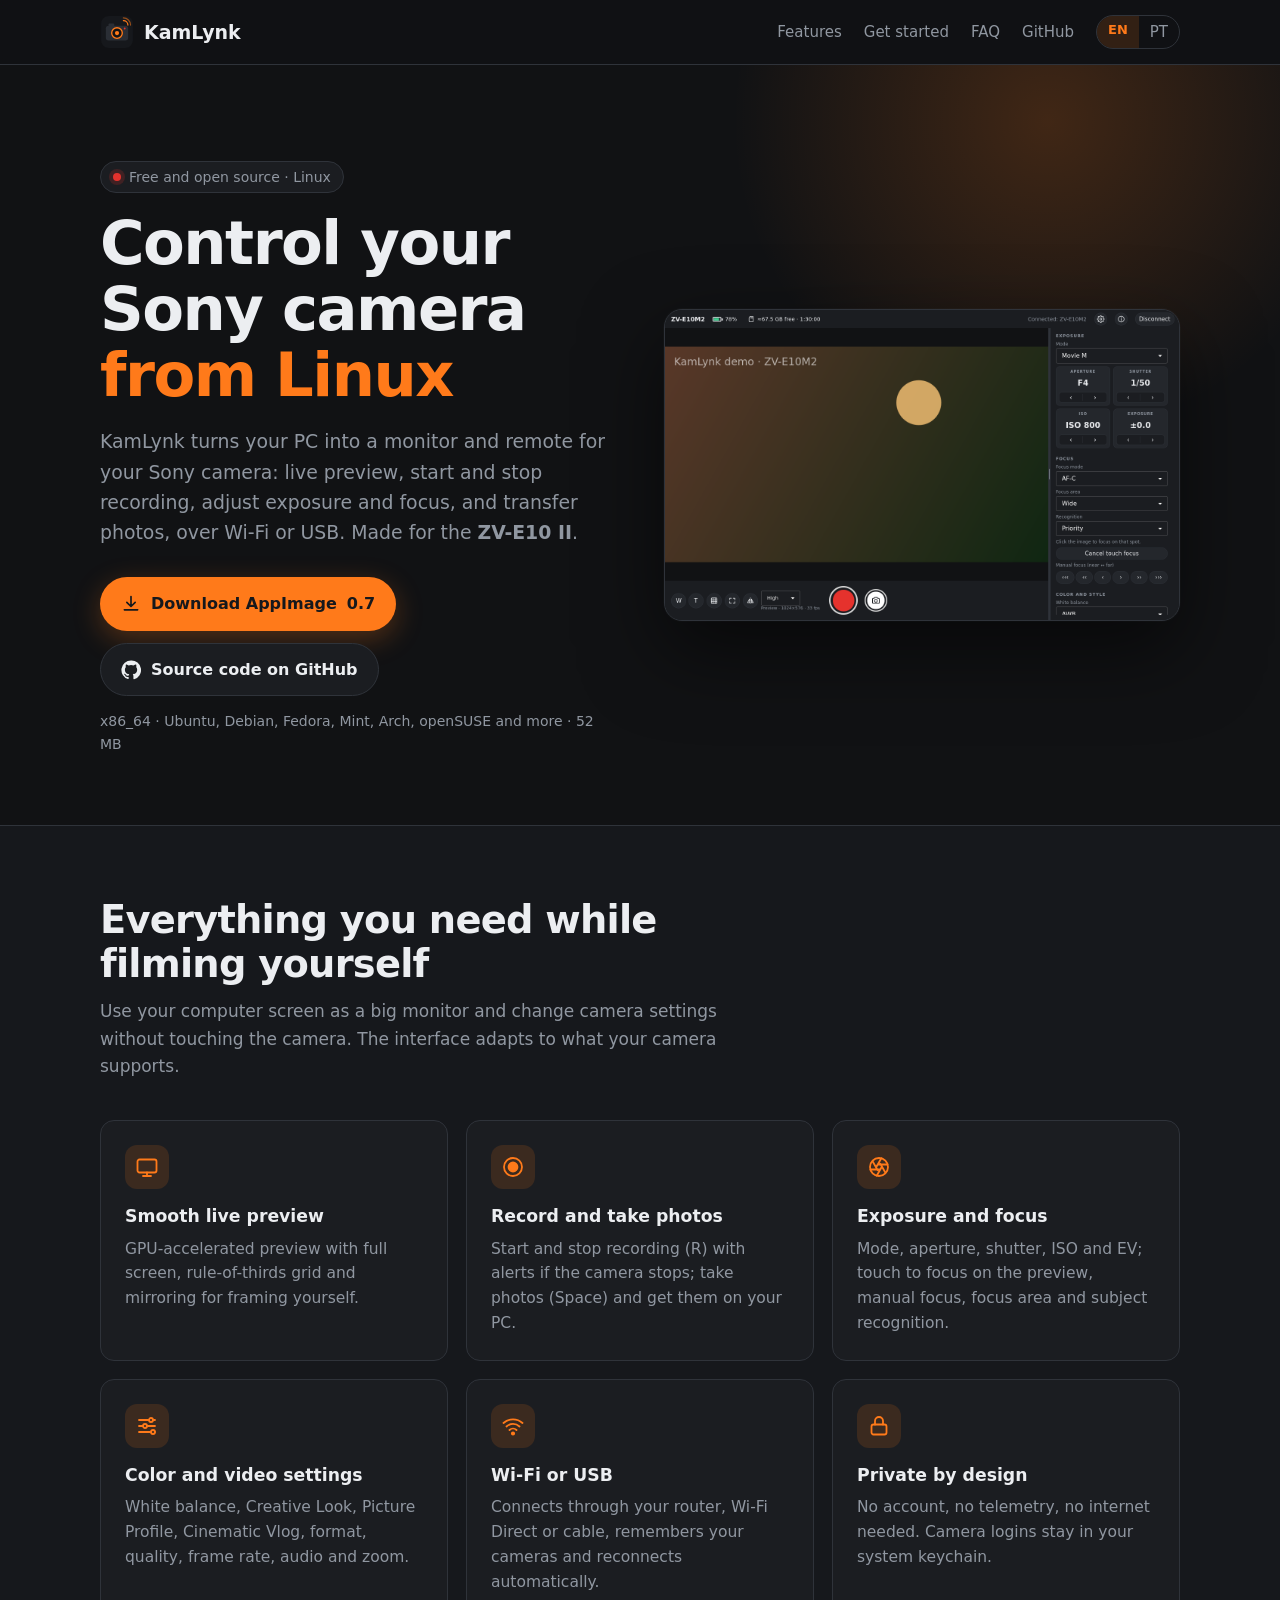
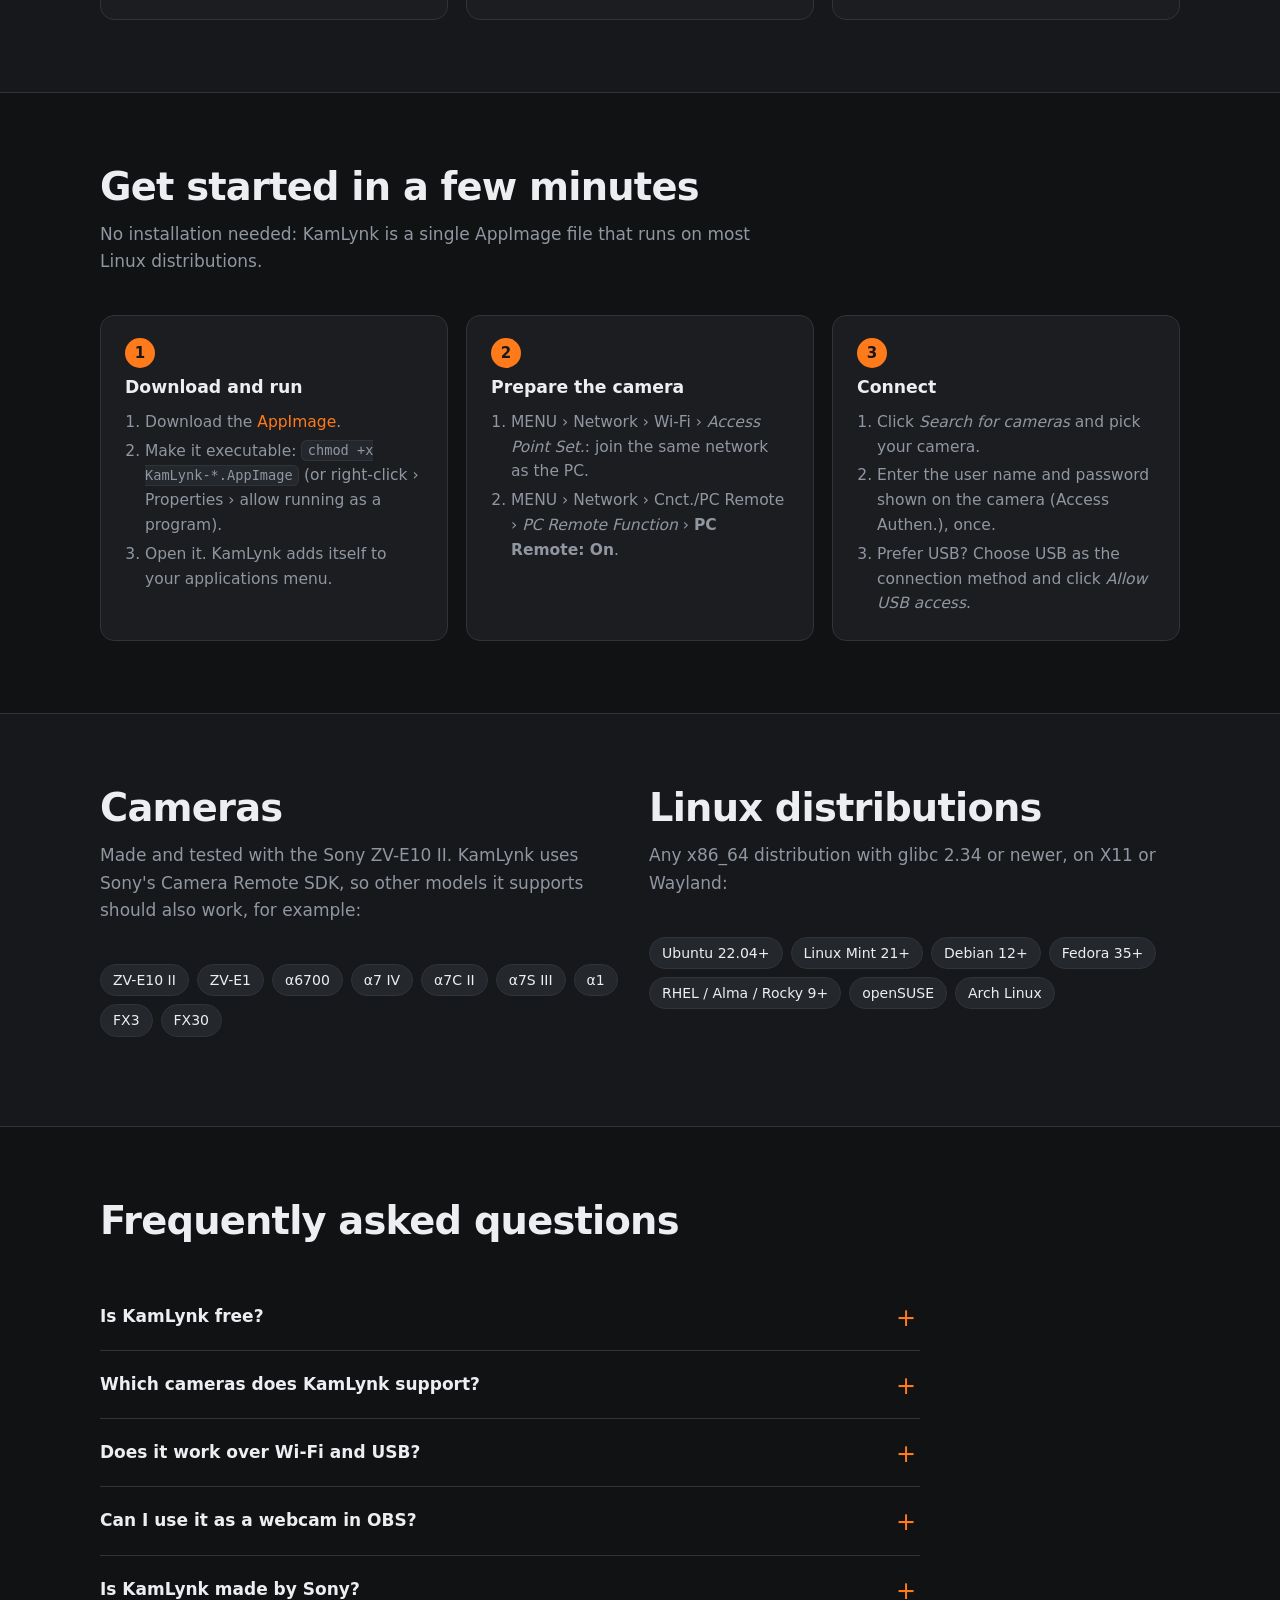
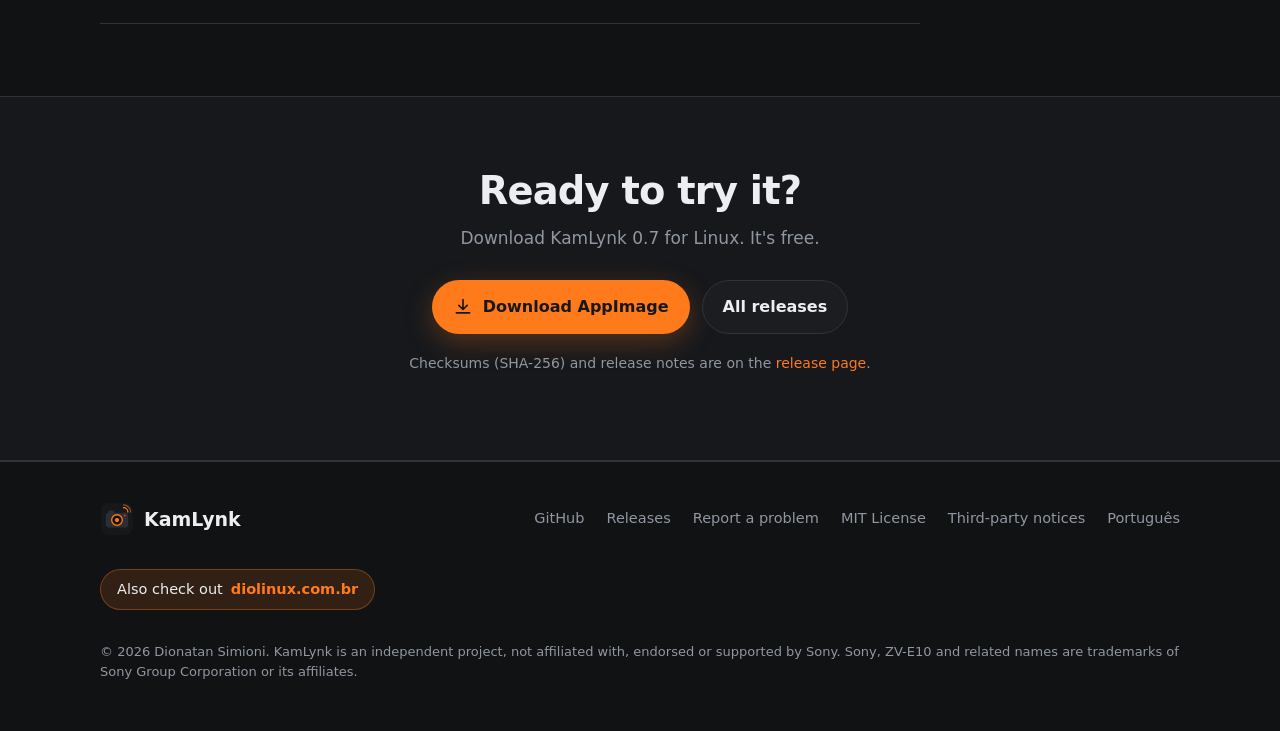
==== docs/index.html @ 88bdc5e8 "Add the KamLynk website (GitHub Pages, English and Portuguese) Static site in docs/: landing page in" ====
<!doctype html>
<html lang="en">
<head>
<meta charset="utf-8">
<meta name="viewport" content="width=device-width, initial-scale=1">
<title>KamLynk: Sony camera remote control for Linux (ZV-E10 II)</title>
<meta name="description" content="Free, open-source app to control Sony cameras from Linux: live preview, recording, exposure, focus and photo transfer over Wi-Fi or USB. Made for the ZV-E10 II.">
<meta name="keywords" content="Sony camera remote Linux, ZV-E10 II Linux, Sony Camera Remote SDK, tethering Linux, camera remote control, vlog, AppImage">
<meta name="author" content="Dionatan Simioni">
<meta name="robots" content="index, follow">
<meta name="theme-color" content="#111214">
<link rel="canonical" href="https://dionatansimioni.github.io/KamLynk/">
<link rel="alternate" hreflang="en" href="https://dionatansimioni.github.io/KamLynk/">
<link rel="alternate" hreflang="pt-BR" href="https://dionatansimioni.github.io/KamLynk/pt/">
<link rel="alternate" hreflang="x-default" href="https://dionatansimioni.github.io/KamLynk/">
<link rel="icon" href="assets/logo.svg" type="image/svg+xml">
<link rel="icon" href="assets/favicon-32.png" sizes="32x32" type="image/png">
<link rel="apple-touch-icon" href="assets/apple-touch-icon.png">
<link rel="stylesheet" href="assets/style.css">

<meta property="og:type" content="website">
<meta property="og:site_name" content="KamLynk">
<meta property="og:title" content="KamLynk: Sony camera remote control for Linux">
<meta property="og:description" content="Live preview, recording, exposure, focus and photo transfer for the Sony ZV-E10 II and other Sony cameras, on Linux. Free and open source.">
<meta property="og:url" content="https://dionatansimioni.github.io/KamLynk/">
<meta property="og:image" content="https://dionatansimioni.github.io/KamLynk/assets/og-image.png">
<meta property="og:image:width" content="1200">
<meta property="og:image:height" content="630">
<meta property="og:image:alt" content="KamLynk app window showing a live camera preview and exposure controls">
<meta property="og:locale" content="en_US">
<meta property="og:locale:alternate" content="pt_BR">
<meta name="twitter:card" content="summary_large_image">
<meta name="twitter:title" content="KamLynk: Sony camera remote control for Linux">
<meta name="twitter:description" content="Control your Sony camera from Linux: live preview, recording, exposure, focus and photo transfer.">
<meta name="twitter:image" content="https://dionatansimioni.github.io/KamLynk/assets/og-image.png">

<script type="application/ld+json">
{
  "@context": "https://schema.org",
  "@type": "SoftwareApplication",
  "name": "KamLynk",
  "description": "Remote control for Sony cameras on Linux: live preview, recording, exposure, focus, zoom and photo transfer over Wi-Fi or USB.",
  "applicationCategory": "MultimediaApplication",
  "operatingSystem": "Linux (x86_64, glibc 2.34+)",
  "softwareVersion": "0.7",
  "url": "https://dionatansimioni.github.io/KamLynk/",
  "downloadUrl": "https://github.com/dionatansimioni/KamLynk/releases/latest",
  "screenshot": "https://dionatansimioni.github.io/KamLynk/screenshots/shoot.png",
  "image": "https://dionatansimioni.github.io/KamLynk/assets/og-image.png",
  "license": "https://opensource.org/licenses/MIT",
  "isAccessibleForFree": true,
  "inLanguage": ["en", "pt-BR"],
  "offers": { "@type": "Offer", "price": "0", "priceCurrency": "USD" },
  "author": { "@type": "Person", "name": "Dionatan Simioni", "url": "https://github.com/dionatansimioni" },
  "codeRepository": "https://github.com/dionatansimioni/KamLynk"
}
</script>
<script type="application/ld+json">
{
  "@context": "https://schema.org",
  "@type": "FAQPage",
  "mainEntity": [
    { "@type": "Question", "name": "Is KamLynk free?",
      "acceptedAnswer": { "@type": "Answer", "text": "Yes. KamLynk is free and open source under the MIT license." } },
    { "@type": "Question", "name": "Which cameras does KamLynk support?",
      "acceptedAnswer": { "@type": "Answer", "text": "It is made and tested with the Sony ZV-E10 II. It uses Sony's Camera Remote SDK, so other Sony cameras supported by the SDK should also work; the interface only shows the settings the connected camera reports." } },
    { "@type": "Question", "name": "Does KamLynk work over Wi-Fi and USB?",
      "acceptedAnswer": { "@type": "Answer", "text": "Yes. Wi-Fi through your router is recommended; Wi-Fi Direct and USB also work." } },
    { "@type": "Question", "name": "Is KamLynk made by Sony?",
      "acceptedAnswer": { "@type": "Answer", "text": "No. KamLynk is an independent project, not affiliated with, endorsed or supported by Sony." } }
  ]
}
</script>
</head>
<body>
<a class="skip-link" href="#main">Skip to content</a>

<header class="site-header">
  <div class="container">
    <a class="brand" href="./" aria-label="KamLynk home">
      <img src="assets/logo.svg" alt="" width="34" height="34">
      KamLynk
    </a>
    <nav class="nav" aria-label="Main">
      <a class="nav-link" href="#features">Features</a>
      <a class="nav-link" href="#get-started">Get started</a>
      <a class="nav-link" href="#faq">FAQ</a>
      <a class="nav-link" href="https://github.com/dionatansimioni/KamLynk">GitHub</a>
      <span class="lang-switch" aria-label="Language">
        <span aria-current="page">EN</span>
        <a href="pt/" hreflang="pt-BR" lang="pt-BR">PT</a>
      </span>
    </nav>
  </div>
</header>

<main id="main">
  <section class="hero">
    <div class="container">
      <div>
        <span class="eyebrow"><span class="dot" aria-hidden="true"></span> Free and open source · Linux</span>
        <h1>Control your Sony camera <span class="accent">from Linux</span></h1>
        <p class="lead">KamLynk turns your PC into a monitor and remote for your Sony camera: live preview, start and stop recording, adjust exposure and focus, and transfer photos, over Wi-Fi or USB. Made for the <strong>ZV-E10 II</strong>.</p>
        <div class="cta">
          <a class="btn btn-primary" data-download href="https://github.com/dionatansimioni/KamLynk/releases/download/v0.7/KamLynk-0.7-x86_64.AppImage">
            <svg viewBox="0 0 24 24" fill="none" stroke="currentColor" stroke-width="2" stroke-linecap="round" stroke-linejoin="round" aria-hidden="true"><path d="M12 3v12m0 0-5-5m5 5 5-5M4 19h16"/></svg>
            Download AppImage <span data-version>0.7</span>
          </a>
          <a class="btn btn-ghost" href="https://github.com/dionatansimioni/KamLynk">
            <svg viewBox="0 0 24 24" fill="currentColor" aria-hidden="true"><path d="M12 .5a11.5 11.5 0 0 0-3.64 22.41c.58.1.79-.25.79-.56v-2c-3.2.7-3.88-1.37-3.88-1.37-.53-1.33-1.29-1.69-1.29-1.69-1.05-.72.08-.7.08-.7 1.16.08 1.77 1.19 1.77 1.19 1.03 1.77 2.71 1.26 3.37.96.1-.75.4-1.26.73-1.55-2.56-.29-5.25-1.28-5.25-5.69 0-1.26.45-2.29 1.19-3.1-.12-.29-.52-1.46.11-3.05 0 0 .97-.31 3.17 1.18a11 11 0 0 1 5.77 0c2.2-1.49 3.17-1.18 3.17-1.18.63 1.59.23 2.76.11 3.05.74.81 1.19 1.84 1.19 3.1 0 4.42-2.7 5.4-5.27 5.68.41.36.78 1.06.78 2.14v3.17c0 .31.21.67.8.56A11.5 11.5 0 0 0 12 .5Z"/></svg>
            Source code on GitHub
          </a>
        </div>
        <p class="cta-note">x86_64 · Ubuntu, Debian, Fedora, Mint, Arch, openSUSE and more · <span data-size>52 MB</span></p>
      </div>
      <div class="shot">
        <img src="screenshots/shoot.png" width="1360" height="820" alt="KamLynk window: live preview from the camera, record and photo buttons, and exposure and focus settings on the side" fetchpriority="high">
      </div>
    </div>
  </section>

  <section id="features" class="alt">
    <div class="container">
      <div class="section-head">
        <h2>Everything you need while filming yourself</h2>
        <p>Use your computer screen as a big monitor and change camera settings without touching the camera. The interface adapts to what your camera supports.</p>
      </div>
      <div class="grid">
        <article class="card">
          <div class="icon"><svg viewBox="0 0 24 24" fill="none" stroke="currentColor" stroke-width="1.8" stroke-linecap="round" stroke-linejoin="round" aria-hidden="true"><rect x="2.5" y="4.5" width="19" height="13" rx="2"/><path d="M8 21h8M12 17.5V21"/></svg></div>
          <h3>Smooth live preview</h3>
          <p>GPU-accelerated preview with full screen, rule-of-thirds grid and mirroring for framing yourself.</p>
        </article>
        <article class="card">
          <div class="icon"><svg viewBox="0 0 24 24" fill="none" stroke="currentColor" stroke-width="1.8" aria-hidden="true"><circle cx="12" cy="12" r="9"/><circle cx="12" cy="12" r="4.5" fill="currentColor"/></svg></div>
          <h3>Record and take photos</h3>
          <p>Start and stop recording (R) with alerts if the camera stops; take photos (Space) and get them on your PC.</p>
        </article>
        <article class="card">
          <div class="icon"><svg viewBox="0 0 24 24" fill="none" stroke="currentColor" stroke-width="1.8" stroke-linecap="round" aria-hidden="true"><circle cx="12" cy="12" r="9"/><path d="m14.3 3.3-5 8.7M20.6 9.5h-10M18.3 17.5l-5-8.7M9.7 20.7l5-8.7M3.4 14.5h10M5.7 6.5l5 8.7"/></svg></div>
          <h3>Exposure and focus</h3>
          <p>Mode, aperture, shutter, ISO and EV; touch to focus on the preview, manual focus, focus area and subject recognition.</p>
        </article>
        <article class="card">
          <div class="icon"><svg viewBox="0 0 24 24" fill="none" stroke="currentColor" stroke-width="1.8" stroke-linecap="round" aria-hidden="true"><path d="M4 6h10M18 6h2M4 12h4M12 12h8M4 18h12M20 18h0"/><circle cx="16" cy="6" r="2"/><circle cx="10" cy="12" r="2"/><circle cx="18" cy="18" r="2"/></svg></div>
          <h3>Color and video settings</h3>
          <p>White balance, Creative Look, Picture Profile, Cinematic Vlog, format, quality, frame rate, audio and zoom.</p>
        </article>
        <article class="card">
          <div class="icon"><svg viewBox="0 0 24 24" fill="none" stroke="currentColor" stroke-width="1.8" stroke-linecap="round" aria-hidden="true"><path d="M2.5 9a14 14 0 0 1 19 0M5.5 12.5a9.5 9.5 0 0 1 13 0M8.5 16a5 5 0 0 1 7 0"/><circle cx="12" cy="19.5" r="1.2" fill="currentColor"/></svg></div>
          <h3>Wi-Fi or USB</h3>
          <p>Connects through your router, Wi-Fi Direct or cable, remembers your cameras and reconnects automatically.</p>
        </article>
        <article class="card">
          <div class="icon"><svg viewBox="0 0 24 24" fill="none" stroke="currentColor" stroke-width="1.8" stroke-linecap="round" aria-hidden="true"><rect x="4.5" y="10.5" width="15" height="10" rx="2"/><path d="M8 10.5V7a4 4 0 0 1 8 0v3.5"/></svg></div>
          <h3>Private by design</h3>
          <p>No account, no telemetry, no internet needed. Camera logins stay in your system keychain.</p>
        </article>
      </div>
    </div>
  </section>

  <section id="get-started">
    <div class="container">
      <div class="section-head">
        <h2>Get started in a few minutes</h2>
        <p>No installation needed: KamLynk is a single AppImage file that runs on most Linux distributions.</p>
      </div>
      <div class="steps">
        <article class="card step">
          <h3>Download and run</h3>
          <ol>
            <li>Download the <a data-download href="https://github.com/dionatansimioni/KamLynk/releases/download/v0.7/KamLynk-0.7-x86_64.AppImage">AppImage</a>.</li>
            <li>Make it executable: <code>chmod +x KamLynk-*.AppImage</code> (or right-click › Properties › allow running as a program).</li>
            <li>Open it. KamLynk adds itself to your applications menu.</li>
          </ol>
        </article>
        <article class="card step">
          <h3>Prepare the camera</h3>
          <ol>
            <li>MENU › Network › Wi-Fi › <em>Access Point Set.</em>: join the same network as the PC.</li>
            <li>MENU › Network › Cnct./PC Remote › <em>PC Remote Function</em> › <strong>PC Remote: On</strong>.</li>
          </ol>
        </article>
        <article class="card step">
          <h3>Connect</h3>
          <ol>
            <li>Click <em>Search for cameras</em> and pick your camera.</li>
            <li>Enter the user name and password shown on the camera (Access Authen.), once.</li>
            <li>Prefer USB? Choose USB as the connection method and click <em>Allow USB access</em>.</li>
          </ol>
        </article>
      </div>
    </div>
  </section>

  <section class="alt">
    <div class="container compat">
      <div>
        <div class="section-head">
          <h2>Cameras</h2>
          <p>Made and tested with the Sony ZV-E10 II. KamLynk uses Sony's Camera Remote SDK, so other models it supports should also work, for example:</p>
        </div>
        <ul class="tags" aria-label="Cameras">
          <li>ZV-E10 II</li><li>ZV-E1</li><li>α6700</li><li>α7 IV</li><li>α7C II</li><li>α7S III</li><li>α1</li><li>FX3</li><li>FX30</li>
        </ul>
      </div>
      <div>
        <div class="section-head">
          <h2>Linux distributions</h2>
          <p>Any x86_64 distribution with glibc 2.34 or newer, on X11 or Wayland:</p>
        </div>
        <ul class="tags" aria-label="Linux distributions">
          <li>Ubuntu 22.04+</li><li>Linux Mint 21+</li><li>Debian 12+</li><li>Fedora 35+</li><li>RHEL / Alma / Rocky 9+</li><li>openSUSE</li><li>Arch Linux</li>
        </ul>
      </div>
    </div>
  </section>

  <section id="faq">
    <div class="container">
      <div class="section-head"><h2>Frequently asked questions</h2></div>
      <div class="faq">
        <details>
          <summary>Is KamLynk free?</summary>
          <p>Yes. KamLynk is free and open source under the MIT license. The code is on <a href="https://github.com/dionatansimioni/KamLynk">GitHub</a>.</p>
        </details>
        <details>
          <summary>Which cameras does KamLynk support?</summary>
          <p>It is made and tested with the Sony ZV-E10 II. It uses Sony's Camera Remote SDK, so other Sony cameras supported by the SDK should also work; the interface only shows the settings the connected camera reports.</p>
        </details>
        <details>
          <summary>Does it work over Wi-Fi and USB?</summary>
          <p>Yes. Wi-Fi through your router is recommended; Wi-Fi Direct and USB also work. For USB, KamLynk installs a device rule once, asking for the administrator password.</p>
        </details>
        <details>
          <summary>Can I use it as a webcam in OBS?</summary>
          <p>Not yet. KamLynk is a remote and monitor for the camera; for streaming, an HDMI capture device gives the best quality.</p>
        </details>
        <details>
          <summary>Is KamLynk made by Sony?</summary>
          <p>No. KamLynk is an independent project, not affiliated with, endorsed or supported by Sony. On first start it shows the terms required by Sony's SDK (camera warranty and prohibited uses).</p>
        </details>
      </div>
    </div>
  </section>

  <section class="alt download-band">
    <div class="container">
      <div class="section-head">
        <h2>Ready to try it?</h2>
        <p>Download KamLynk <span data-version>0.7</span> for Linux. It's free.</p>
      </div>
      <div class="cta">
        <a class="btn btn-primary" data-download href="https://github.com/dionatansimioni/KamLynk/releases/download/v0.7/KamLynk-0.7-x86_64.AppImage">
          <svg viewBox="0 0 24 24" fill="none" stroke="currentColor" stroke-width="2" stroke-linecap="round" stroke-linejoin="round" aria-hidden="true"><path d="M12 3v12m0 0-5-5m5 5 5-5M4 19h16"/></svg>
          Download AppImage
        </a>
        <a class="btn btn-ghost" href="https://github.com/dionatansimioni/KamLynk/releases">All releases</a>
      </div>
      <p class="checksum">Checksums (SHA-256) and release notes are on the <a href="https://github.com/dionatansimioni/KamLynk/releases/latest">release page</a>.</p>
    </div>
  </section>
</main>

<footer class="site-footer">
  <div class="container">
    <div class="footer-top">
      <a class="brand" href="./"><img src="assets/logo.svg" alt="" width="34" height="34"> KamLynk</a>
      <ul class="footer-links">
        <li><a href="https://github.com/dionatansimioni/KamLynk">GitHub</a></li>
        <li><a href="https://github.com/dionatansimioni/KamLynk/releases">Releases</a></li>
        <li><a href="https://github.com/dionatansimioni/KamLynk/issues">Report a problem</a></li>
        <li><a href="https://github.com/dionatansimioni/KamLynk/blob/main/LICENSE">MIT License</a></li>
        <li><a href="https://github.com/dionatansimioni/KamLynk/blob/main/THIRD_PARTY_NOTICES.md">Third-party notices</a></li>
        <li><a href="pt/" hreflang="pt-BR" lang="pt-BR">Português</a></li>
      </ul>
    </div>
    <p><span class="also">Also check out <a href="https://diolinux.com.br">diolinux.com.br</a></span></p>
    <p class="disclaimer">© 2026 Dionatan Simioni. KamLynk is an independent project, not affiliated with, endorsed or supported by Sony. Sony, ZV-E10 and related names are trademarks of Sony Group Corporation or its affiliates.</p>
  </div>
</footer>

<div id="lang-hint" class="lang-hint" role="status" lang="pt-BR">
  <span>Este site também está em <a href="pt/" hreflang="pt-BR">português</a>.</span>
  <button type="button" aria-label="Fechar">×</button>
</div>

<script src="assets/site.js" defer></script>
</body>
</html>
---- docs/assets/style.css ----
/* KamLynk website — colors from the app logo and theme (qml/Theme.qml). */
:root {
    --bg: #111214;
    --bg-alt: #16181c;
    --panel: #1b1d21;
    --panel-raised: #24272c;
    --border: #2f333a;
    --text: #eceef1;
    --text-dim: #9097a1;
    --accent: #ff7a1a;
    --accent-strong: #ff8c3a;
    --accent-soft: rgba(255, 122, 26, 0.14);
    --record: #e5322d;
    --radius: 14px;
    --max: 1120px;
    color-scheme: dark;
}

*, *::before, *::after { box-sizing: border-box; }

html { scroll-behavior: smooth; -webkit-text-size-adjust: 100%; }

body {
    margin: 0;
    background: var(--bg);
    color: var(--text);
    font-family: Inter, ui-sans-serif, system-ui, -apple-system, "Segoe UI", Roboto, "Noto Sans",
                 Ubuntu, Cantarell, "Helvetica Neue", Arial, sans-serif;
    font-size: 17px;
    line-height: 1.6;
}

img { max-width: 100%; height: auto; display: block; }

a { color: var(--accent); text-decoration: none; }
a:hover { color: var(--accent-strong); text-decoration: underline; }
a:focus-visible, button:focus-visible { outline: 2px solid var(--accent); outline-offset: 3px; border-radius: 6px; }

code {
    font-family: ui-monospace, "DejaVu Sans Mono", Menlo, Consolas, monospace;
    font-size: 0.88em;
    background: var(--panel-raised);
    border: 1px solid var(--border);
    border-radius: 6px;
    padding: 0.1em 0.4em;
}

.container { width: 100%; max-width: var(--max); margin: 0 auto; padding: 0 20px; }

.skip-link {
    position: absolute; left: -999px; top: 8px;
    background: var(--accent); color: #111; padding: 8px 14px; border-radius: 8px; z-index: 100;
}
.skip-link:focus { left: 8px; }

/* Header */
.site-header {
    position: sticky; top: 0; z-index: 50;
    background: rgba(17, 18, 20, 0.85);
    backdrop-filter: saturate(150%) blur(12px);
    -webkit-backdrop-filter: saturate(150%) blur(12px);
    border-bottom: 1px solid var(--border);
}
.site-header .container { display: flex; align-items: center; gap: 24px; height: 64px; }
.brand { display: flex; align-items: center; gap: 10px; color: var(--text); font-weight: 700; font-size: 19px; }
.brand:hover { color: var(--text); text-decoration: none; }
.brand img { width: 34px; height: 34px; }
.nav { display: flex; align-items: center; gap: 22px; margin-left: auto; }
.nav a { color: var(--text-dim); font-size: 15px; }
.nav a:hover { color: var(--text); text-decoration: none; }
.lang-switch {
    display: inline-flex; border: 1px solid var(--border); border-radius: 999px; overflow: hidden; font-size: 13px;
}
.lang-switch a, .lang-switch span { padding: 4px 11px; color: var(--text-dim); }
.lang-switch [aria-current] { background: var(--accent-soft); color: var(--accent); font-weight: 600; }
.lang-switch a:hover { color: var(--text); text-decoration: none; }

/* Buttons */
.btn {
    display: inline-flex; align-items: center; justify-content: center; gap: 10px;
    padding: 13px 20px; border-radius: 999px; font-weight: 600; font-size: 16px;
    border: 1px solid transparent; transition: transform 0.12s ease, background 0.12s ease, border-color 0.12s ease;
}
.btn:hover { text-decoration: none; transform: translateY(-1px); }
.btn svg { width: 20px; height: 20px; flex: none; }
.btn-primary { background: var(--accent); color: #16181c; box-shadow: 0 8px 28px rgba(255, 122, 26, 0.28); }
.btn-primary:hover { background: var(--accent-strong); color: #16181c; }
.btn-ghost { border-color: var(--border); color: var(--text); background: var(--panel); }
.btn-ghost:hover { border-color: #454a53; color: var(--text); }

/* Hero */
.hero { position: relative; overflow: hidden; padding: 72px 0 40px; }
.hero::before {
    content: ""; position: absolute; inset: -40% -10% auto auto; width: 720px; height: 720px;
    background: radial-gradient(circle, rgba(255, 122, 26, 0.20), transparent 62%);
    pointer-events: none;
}
.hero .container { position: relative; display: grid; grid-template-columns: 1fr; gap: 48px; }
.eyebrow {
    display: inline-flex; align-items: center; gap: 8px; font-size: 14px; color: var(--text-dim);
    border: 1px solid var(--border); border-radius: 999px; padding: 4px 12px; background: var(--panel);
}
.eyebrow .dot { width: 8px; height: 8px; border-radius: 50%; background: var(--record); box-shadow: 0 0 0 4px rgba(229, 50, 45, 0.18); }
.hero h1 {
    font-size: clamp(2.2rem, 5.4vw, 3.8rem); line-height: 1.08; letter-spacing: -0.025em;
    margin: 18px 0 18px; max-width: 16ch;
}
.hero h1 .accent { color: var(--accent); }
.hero .lead { font-size: 1.18rem; color: var(--text-dim); max-width: 58ch; margin: 0 0 30px; }
.cta { display: flex; flex-wrap: wrap; gap: 12px; align-items: center; }
.cta .btn { white-space: nowrap; }
.cta-note { margin-top: 14px; font-size: 14px; color: var(--text-dim); }
.shot {
    border-radius: 18px; overflow: hidden; border: 1px solid var(--border);
    box-shadow: 0 30px 80px rgba(0, 0, 0, 0.55), 0 0 0 1px rgba(255, 255, 255, 0.02);
    background: var(--panel);
}

/* Sections */
section { padding: 72px 0; }
section.alt { background: var(--bg-alt); border-top: 1px solid var(--border); border-bottom: 1px solid var(--border); }
.section-head { max-width: 680px; margin-bottom: 40px; }
.section-head h2 { font-size: clamp(1.7rem, 3.4vw, 2.4rem); line-height: 1.15; letter-spacing: -0.02em; margin: 0 0 12px; }
.section-head p { color: var(--text-dim); margin: 0; }

.grid { display: grid; gap: 18px; grid-template-columns: repeat(auto-fit, minmax(250px, 1fr)); }
.card {
    background: var(--panel); border: 1px solid var(--border); border-radius: var(--radius); padding: 24px;
}
.card h3 { margin: 14px 0 6px; font-size: 1.08rem; }
.card p { margin: 0; color: var(--text-dim); font-size: 15.5px; }
.icon {
    width: 44px; height: 44px; border-radius: 12px; display: grid; place-items: center;
    background: var(--accent-soft); color: var(--accent);
}
.icon svg { width: 24px; height: 24px; }

.steps { counter-reset: step; display: grid; gap: 18px; grid-template-columns: repeat(auto-fit, minmax(280px, 1fr)); }
.step { position: relative; padding-top: 58px; }
.step::before {
    counter-increment: step; content: counter(step);
    position: absolute; top: 22px; left: 24px; width: 30px; height: 30px; border-radius: 50%;
    display: grid; place-items: center; font-weight: 700; font-size: 15px; background: var(--accent); color: #16181c;
}
.step h3 { margin-top: 0; }
.step ol, .step ul { margin: 8px 0 0; padding-left: 20px; color: var(--text-dim); font-size: 15.5px; }
.step li + li { margin-top: 4px; }

.compat { display: grid; gap: 18px; grid-template-columns: repeat(auto-fit, minmax(300px, 1fr)); }
.tags { display: flex; flex-wrap: wrap; gap: 8px; margin-top: 14px; padding: 0; list-style: none; }
.tags li {
    font-size: 14px; padding: 4px 12px; border-radius: 999px; border: 1px solid var(--border);
    background: var(--panel-raised); color: var(--text);
}

/* FAQ */
.faq { max-width: 820px; }
.faq details { border-bottom: 1px solid var(--border); padding: 4px 0; }
.faq summary {
    cursor: pointer; list-style: none; font-weight: 600; padding: 16px 32px 16px 0; position: relative;
}
.faq summary::-webkit-details-marker { display: none; }
.faq summary::after {
    content: "+"; position: absolute; right: 4px; top: 12px; font-size: 24px; color: var(--accent); font-weight: 400;
}
.faq details[open] summary::after { content: "−"; }
.faq details p { margin: 0 0 18px; color: var(--text-dim); }

/* Download band */
.download-band { text-align: center; }
.download-band .section-head { margin: 0 auto 28px; }
.download-band .cta { justify-content: center; }
.checksum { font-size: 14px; color: var(--text-dim); margin-top: 18px; }

/* Footer */
.site-footer { border-top: 1px solid var(--border); padding: 40px 0 48px; color: var(--text-dim); font-size: 14.5px; }
.site-footer .container { display: grid; gap: 18px; }
.footer-top { display: flex; flex-wrap: wrap; gap: 14px 28px; align-items: center; justify-content: space-between; }
.footer-links { display: flex; flex-wrap: wrap; gap: 10px 22px; margin: 0; padding: 0; list-style: none; }
.footer-links a { color: var(--text-dim); }
.footer-links a:hover { color: var(--text); }
.also {
    display: inline-flex; align-items: center; gap: 8px; padding: 8px 16px; border-radius: 999px;
    background: var(--accent-soft); color: var(--text); border: 1px solid rgba(255, 122, 26, 0.35);
}
.also a { font-weight: 700; }
.disclaimer { margin: 0; font-size: 13px; line-height: 1.55; }

/* Language suggestion */
.lang-hint {
    display: none; position: fixed; right: 16px; bottom: 16px; z-index: 60; max-width: 340px;
    background: var(--panel-raised); border: 1px solid var(--border); border-radius: var(--radius);
    padding: 14px 16px; box-shadow: 0 16px 40px rgba(0, 0, 0, 0.5); font-size: 15px;
}
.lang-hint.show { display: flex; gap: 12px; align-items: center; }
.lang-hint button {
    background: none; border: 0; color: var(--text-dim); font-size: 20px; cursor: pointer; padding: 0 4px; line-height: 1;
}

@media (min-width: 960px) {
    .hero { padding: 96px 0 56px; }
    .hero .container { grid-template-columns: 1fr 1fr; align-items: center; }
    .grid { grid-template-columns: repeat(3, 1fr); }
}

@media (max-width: 720px) {
    body { font-size: 16px; }
    .nav .nav-link { display: none; }
    .site-header .container { gap: 12px; }
    section { padding: 56px 0; }
    .hero { padding-top: 48px; }
    .btn { width: 100%; }
    .cta { flex-direction: column; align-items: stretch; }
}

@media (prefers-reduced-motion: reduce) {
    html { scroll-behavior: auto; }
    .btn { transition: none; }
    .btn:hover { transform: none; }
}
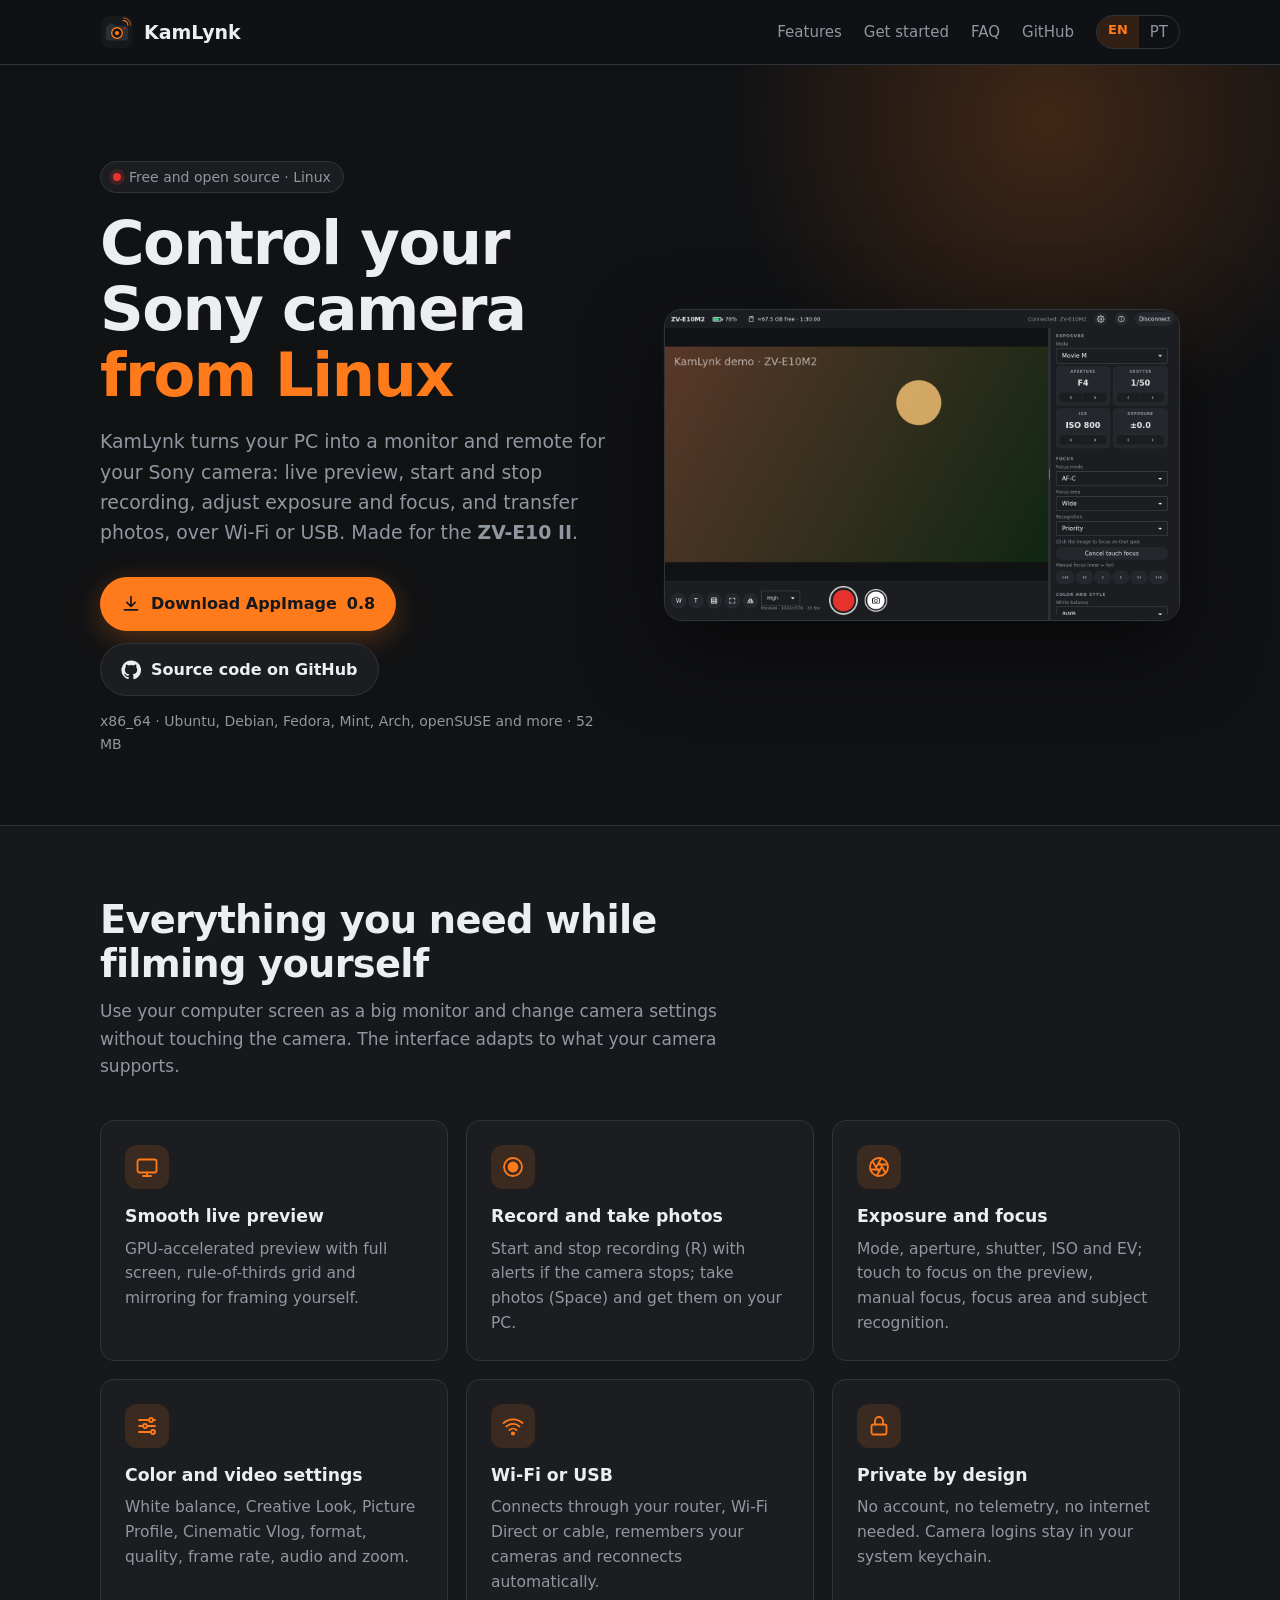
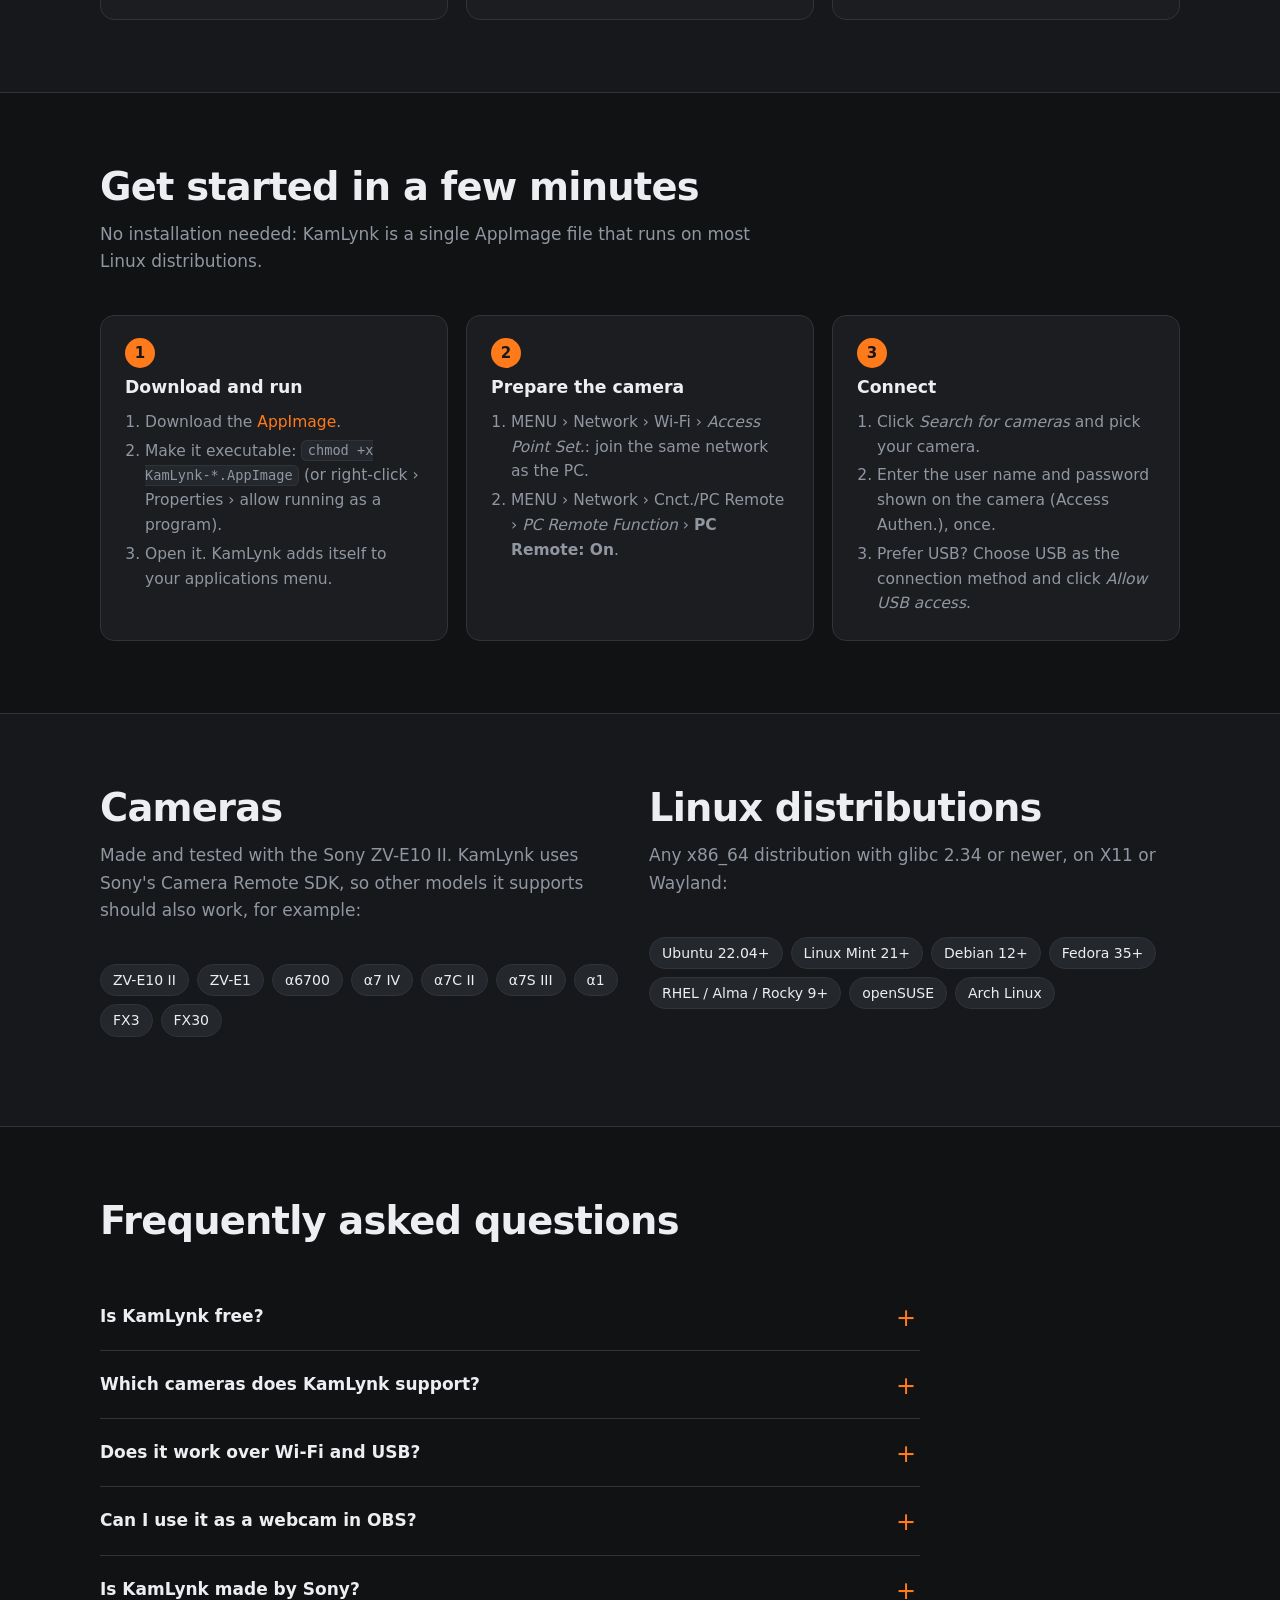
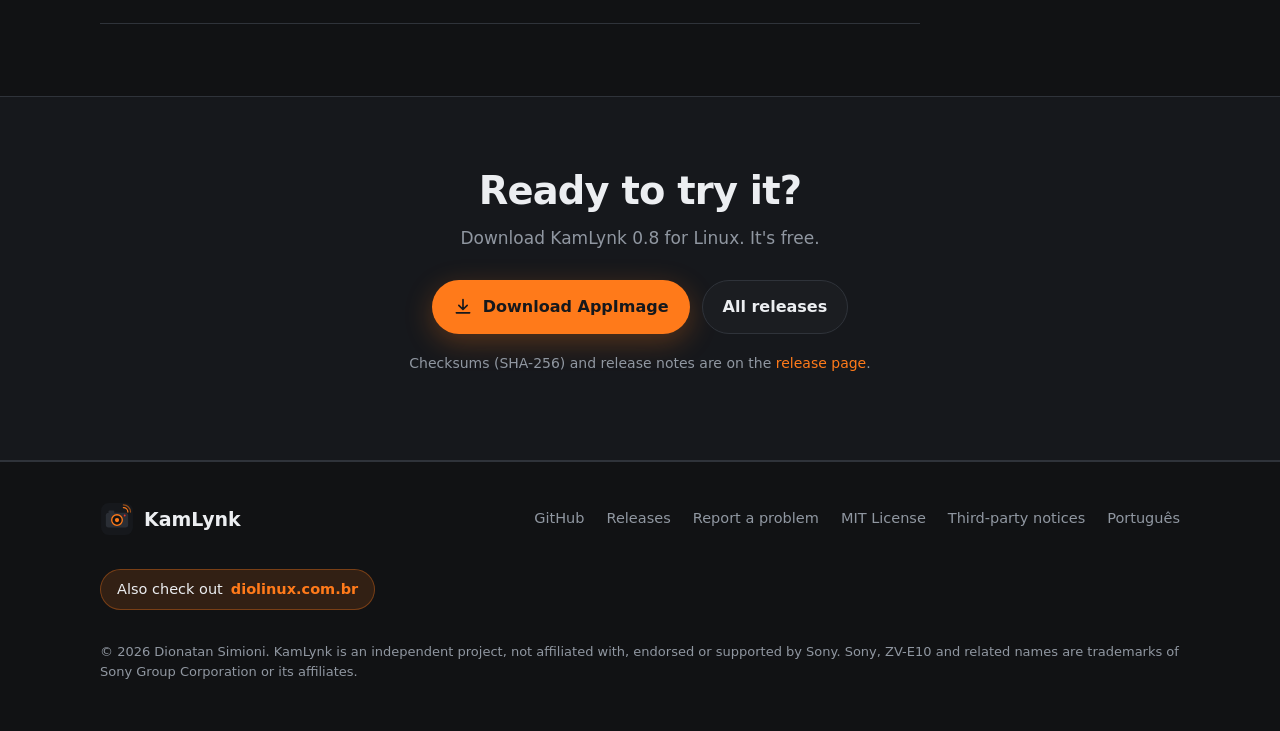
==== commit 87088cbc: "Site and README: version 0.8, debug log is now a setting Co-Authored-By: Claude Opus 5.5 <noreply@an" ====
--- a/docs/index.html
+++ b/docs/index.html
@@ -42,7 +42,7 @@
   "description": "Remote control for Sony cameras on Linux: live preview, recording, exposure, focus, zoom and photo transfer over Wi-Fi or USB.",
   "applicationCategory": "MultimediaApplication",
   "operatingSystem": "Linux (x86_64, glibc 2.34+)",
-  "softwareVersion": "0.7",
+  "softwareVersion": "0.8",
   "url": "https://dionatansimioni.github.io/KamLynk/",
   "downloadUrl": "https://github.com/dionatansimioni/KamLynk/releases/latest",
   "screenshot": "https://dionatansimioni.github.io/KamLynk/screenshots/shoot.png",
@@ -102,9 +102,9 @@
         <h1>Control your Sony camera <span class="accent">from Linux</span></h1>
         <p class="lead">KamLynk turns your PC into a monitor and remote for your Sony camera: live preview, start and stop recording, adjust exposure and focus, and transfer photos, over Wi-Fi or USB. Made for the <strong>ZV-E10 II</strong>.</p>
         <div class="cta">
-          <a class="btn btn-primary" data-download href="https://github.com/dionatansimioni/KamLynk/releases/download/v0.7/KamLynk-0.7-x86_64.AppImage">
+          <a class="btn btn-primary" data-download href="https://github.com/dionatansimioni/KamLynk/releases/download/v0.8/KamLynk-0.8-x86_64.AppImage">
             <svg viewBox="0 0 24 24" fill="none" stroke="currentColor" stroke-width="2" stroke-linecap="round" stroke-linejoin="round" aria-hidden="true"><path d="M12 3v12m0 0-5-5m5 5 5-5M4 19h16"/></svg>
-            Download AppImage <span data-version>0.7</span>
+            Download AppImage <span data-version>0.8</span>
           </a>
           <a class="btn btn-ghost" href="https://github.com/dionatansimioni/KamLynk">
             <svg viewBox="0 0 24 24" fill="currentColor" aria-hidden="true"><path d="M12 .5a11.5 11.5 0 0 0-3.64 22.41c.58.1.79-.25.79-.56v-2c-3.2.7-3.88-1.37-3.88-1.37-.53-1.33-1.29-1.69-1.29-1.69-1.05-.72.08-.7.08-.7 1.16.08 1.77 1.19 1.77 1.19 1.03 1.77 2.71 1.26 3.37.96.1-.75.4-1.26.73-1.55-2.56-.29-5.25-1.28-5.25-5.69 0-1.26.45-2.29 1.19-3.1-.12-.29-.52-1.46.11-3.05 0 0 .97-.31 3.17 1.18a11 11 0 0 1 5.77 0c2.2-1.49 3.17-1.18 3.17-1.18.63 1.59.23 2.76.11 3.05.74.81 1.19 1.84 1.19 3.1 0 4.42-2.7 5.4-5.27 5.68.41.36.78 1.06.78 2.14v3.17c0 .31.21.67.8.56A11.5 11.5 0 0 0 12 .5Z"/></svg>
@@ -170,7 +170,7 @@
         <article class="card step">
           <h3>Download and run</h3>
           <ol>
-            <li>Download the <a data-download href="https://github.com/dionatansimioni/KamLynk/releases/download/v0.7/KamLynk-0.7-x86_64.AppImage">AppImage</a>.</li>
+            <li>Download the <a data-download href="https://github.com/dionatansimioni/KamLynk/releases/download/v0.8/KamLynk-0.8-x86_64.AppImage">AppImage</a>.</li>
             <li>Make it executable: <code>chmod +x KamLynk-*.AppImage</code> (or right-click › Properties › allow running as a program).</li>
             <li>Open it. KamLynk adds itself to your applications menu.</li>
           </ol>
@@ -249,10 +249,10 @@
     <div class="container">
       <div class="section-head">
         <h2>Ready to try it?</h2>
-        <p>Download KamLynk <span data-version>0.7</span> for Linux. It's free.</p>
+        <p>Download KamLynk <span data-version>0.8</span> for Linux. It's free.</p>
       </div>
       <div class="cta">
-        <a class="btn btn-primary" data-download href="https://github.com/dionatansimioni/KamLynk/releases/download/v0.7/KamLynk-0.7-x86_64.AppImage">
+        <a class="btn btn-primary" data-download href="https://github.com/dionatansimioni/KamLynk/releases/download/v0.8/KamLynk-0.8-x86_64.AppImage">
           <svg viewBox="0 0 24 24" fill="none" stroke="currentColor" stroke-width="2" stroke-linecap="round" stroke-linejoin="round" aria-hidden="true"><path d="M12 3v12m0 0-5-5m5 5 5-5M4 19h16"/></svg>
           Download AppImage
         </a>
@@ -276,7 +276,7 @@
         <li><a href="pt/" hreflang="pt-BR" lang="pt-BR">Português</a></li>
       </ul>
     </div>
-    <p><span class="also">Also check out <a href="https://diolinux.com.br">diolinux.com.br</a></span></p>
+    <p><span class="also">Also check out <a href="https://diolinux.com.br" target="_blank" rel="noopener">diolinux.com.br</a></span></p>
     <p class="disclaimer">© 2026 Dionatan Simioni. KamLynk is an independent project, not affiliated with, endorsed or supported by Sony. Sony, ZV-E10 and related names are trademarks of Sony Group Corporation or its affiliates.</p>
   </div>
 </footer>
